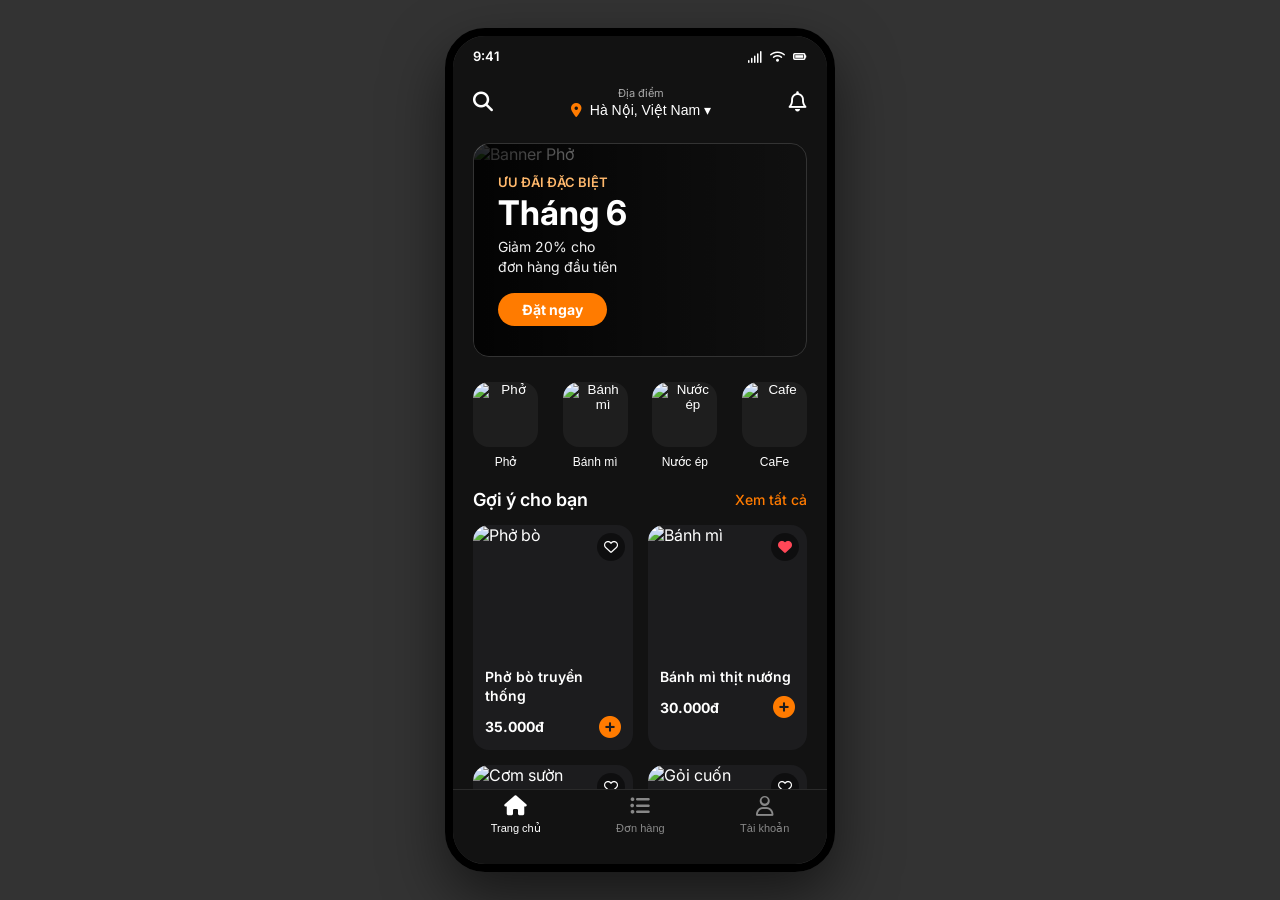
==== index.html @ 2b112d36 "v1" ====
<!DOCTYPE html>
<html lang="vi">
<head>
  <meta charset="UTF-8" />
  <meta name="viewport" content="width=device-width, initial-scale=1.0" />
  <title>Food App UI Demo</title>
  
  <link rel="preconnect" href="https://fonts.googleapis.com" />
  <link rel="preconnect" href="https://fonts.gstatic.com" crossorigin />
  <link href="https://fonts.googleapis.com/css2?family=Inter:wght@400;500;600;700&display=swap" rel="stylesheet" />
  <link rel="stylesheet" href="https://cdnjs.cloudflare.com/ajax/libs/font-awesome/6.4.0/css/all.min.css">
  
  <style>
    /* Reset & Base Styles */
    * {
        margin: 0;
        padding: 0;
        box-sizing: border-box;
    }

    body {
        font-family: 'Inter', sans-serif;
        background-color: #333; /* Giả lập nền trình duyệt tối */
        display: flex;
        justify-content: center;
        align-items: center; /* Căn giữa màn hình */
        min-height: 100vh;
    }

    /* Ẩn gạch chân của thẻ a */
    a {
        text-decoration: none;
        color: inherit;
    }

    /* App Container (Giả lập màn hình điện thoại) */
    .app-shell {
        width: 100%;
        max-width: 390px;
        height: 844px; /* Tỉ lệ iPhone */
        background-color: #121212; /* Màu nền app */
        color: #ffffff;
        position: relative;
        overflow-y: auto;
        overflow-x: hidden;
        padding-bottom: 80px; /* Nhường chỗ cho Bottom Nav */
        border-radius: 40px; /* Bo góc màn hình */
        border: 8px solid #000; /* Viền đen dày giả lập thân máy điện thoại */
        box-shadow: 0 25px 60px rgba(0,0,0,0.55);
    }

    /* Ẩn scrollbar cho mượt */
    .app-shell::-webkit-scrollbar {
        display: none;
    }

    /* --- Status Bar Giả lập --- */
    .status-bar {
        display: flex;
        justify-content: space-between;
        align-items: center;
        padding: 12px 20px;
        font-size: 13px;
        font-weight: 600;
        background-color: #121212;
    }
    .status-icons i { margin-left: 5px; font-size: 12px; }

    /* --- Top Bar --- */
    .top-bar {
        display: flex;
        justify-content: space-between;
        align-items: center;
        padding: 10px 20px 10px 20px; /* Giảm padding trên vì đã có status-bar */
        background-color: #121212;
    }

    .icon-btn {
        background: none;
        border: none;
        color: #ffffff;
        font-size: 20px;
        cursor: pointer;
    }

    .location {
        display: flex;
        flex-direction: column;
        align-items: center;
    }

    .location-label {
        font-size: 11px;
        color: #aaaaaa;
        margin-bottom: 2px;
    }

    .location-value {
        background: none;
        border: none;
        color: #ffffff;
        font-size: 14px;
        font-weight: 500;
        cursor: pointer;
    }

    /* --- Hero Card (Banner) --- */
    .hero-card {
        position: relative;
        border-radius: 16px;
        margin: 15px 20px 25px 20px;
        padding: 30px 24px;
        display: flex;
        align-items: center;
        overflow: hidden;
        min-height: 180px;
        border: 1px solid rgba(255, 255, 255, 0.14);
    }

    .hero-card::before {
        content: "";
        position: absolute;
        top: 0;
        left: 0;
        width: 100%;
        height: 100%;
        background: linear-gradient(to right, rgba(0, 0, 0, 0.85) 0%, rgba(0, 0, 0, 0.1) 100%);
        z-index: 1;
    }

    .hero-copy {
        position: relative;
        z-index: 2;
        flex: 1;
        display: flex;
        flex-direction: column;
        align-items: flex-start;
    }

    .eyebrow {
        font-size: 13px;
        color: #ffb86c;
        text-transform: uppercase;
        font-weight: 600;
        margin-bottom: 4px;
    }

    .hero-copy h1 {
        font-size: 34px;
        color: #ffffff;
        margin: 0 0 6px 0;
        font-weight: 700;
        line-height: 1.1;
    }

    .hero-copy p {
        font-size: 14px;
        color: #f0f0f0;
        margin: 0 0 16px 0;
        line-height: 1.4;
        font-weight: 400;
    }

    .primary-btn {
        background-color: #ff7b00;
        color: #ffffff;
        border: none;
        padding: 8px 24px;
        border-radius: 20px;
        font-size: 14px;
        font-weight: 700;
        cursor: pointer;
        display: inline-block;
    }

    .hero-image {
        position: absolute;
        top: 0;
        left: 0;
        width: 100%;
        height: 100%;
        z-index: 0;
        margin: 0;
    }

    .hero-image img {
        width: 100%;
        height: 100%;
        object-fit: cover;
    }

    /* --- Categories --- */
    .categories-row {
        display: flex;
        justify-content: space-between;
        padding: 0 20px 20px 20px;
    }

    .category-card {
        background: none;
        border: none;
        color: #ffffff;
        display: flex;
        flex-direction: column;
        align-items: center;
        gap: 8px;
        cursor: pointer;
    }

    .category-image {
        width: 65px;
        height: 65px;
        background-color: #1e1e1e;
        border-radius: 16px;
        overflow: hidden;
        display: flex;
        justify-content: center;
        align-items: center;
    }

    .category-image img {
        width: 100%;
        height: 100%;
        object-fit: cover;
    }

    .category-card span {
        font-size: 12px;
        font-weight: 500;
    }

    /* --- Section Header --- */
    .section-header {
        display: flex;
        justify-content: space-between;
        align-items: center;
        padding: 0 20px 15px 20px;
    }

    .section-header h2 {
        font-size: 18px;
        font-weight: 600;
    }

    .section-header a {
        font-size: 14px;
        color: #ff7b00;
        font-weight: 500;
    }

    /* --- Recommendations Grid --- */
    .recommendations {
        display: grid;
        grid-template-columns: 1fr 1fr;
        gap: 15px;
        padding: 0 20px 20px 20px;
    }

    .food-card {
        background-color: #1c1c1e;
        border-radius: 16px;
        overflow: hidden;
        position: relative;
        display: flex;
        flex-direction: column;
    }

    .food-image {
        width: 100%;
        height: 130px;
        position: relative;
    }

    .food-image img {
        width: 100%;
        height: 100%;
        object-fit: cover;
    }

    .favorite-btn {
        position: absolute;
        top: 8px;
        right: 8px;
        background: rgba(0,0,0,0.5);
        border: none;
        color: #ffffff;
        width: 28px;
        height: 28px;
        border-radius: 50%;
        display: flex;
        justify-content: center;
        align-items: center;
        cursor: pointer;
        font-size: 14px;
    }

    .favorite-btn.liked i {
        color: #ff4757;
    }

    .food-content {
        padding: 12px;
        display: flex;
        flex-direction: column;
        flex: 1;
    }

    .food-content h3 {
        font-size: 14px;
        font-weight: 600;
        margin-bottom: 10px;
        line-height: 1.4;
    }

    .food-meta {
        display: flex;
        justify-content: space-between;
        align-items: center;
        margin-top: auto;
    }

    .food-meta .price {
        font-size: 14px;
        font-weight: 700;
    }

    .add-btn {
        background: none;
        border: none;
        color: #ff7b00;
        font-size: 22px;
        cursor: pointer;
        display: flex;
        align-items: center;
        justify-content: center;
    }

    /* --- Bottom Navigation --- */
    .bottom-nav {
        position: absolute;
        bottom: 0;
        left: 0;
        width: 100%;
        height: 75px; /* Tăng chiều cao xíu cho thoải mái */
        background-color: #121212;
        display: flex;
        justify-content: space-around;
        align-items: center;
        border-top: 1px solid #2a2a2a;
        padding-bottom: 25px; /* Căn chỉnh Safe Area để không dính vào viền dưới iPhone */
        z-index: 20;
    }

    .nav-item {
        background: none;
        border: none;
        color: #888888;
        display: flex;
        flex-direction: column;
        align-items: center;
        gap: 4px;
        cursor: pointer;
        font-size: 11px;
    }

    .nav-item .nav-icon {
        font-size: 20px;
    }

    .nav-item.active {
        color: #ffffff;
    }
  </style>
</head>
<body>
  <div class="app-shell">
    
    <div class="status-bar">
      <span>9:41</span>
      <div class="status-icons">
        <i class="fa-solid fa-signal"></i>
        <i class="fa-solid fa-wifi"></i>
        <i class="fa-solid fa-battery-full"></i>
      </div>
    </div>

    <header class="top-bar">
      <button class="icon-btn search-btn" aria-label="Search">
        <i class="fa-solid fa-magnifying-glass"></i>
      </button>
      <div class="location">
        <span class="location-label">Địa điểm</span>
        <button class="location-value">
          <i class="fa-solid fa-location-dot" style="color: #ff7b00; margin-right: 4px;"></i>
          Hà Nội, Việt Nam <span class="chevron">▾</span>
        </button>
      </div>
      <button class="icon-btn bell-btn" aria-label="Notifications">
        <i class="fa-regular fa-bell"></i>
      </button>
    </header>

    <section class="hero-card">
      <div class="hero-copy">
        <span class="eyebrow">Ưu đãi đặc biệt</span>
        <h1>Tháng 6</h1>
        <p>Giảm 20% cho<br>đơn hàng đầu tiên</p>
        <a class="primary-btn" href="thanh-toan.html">Đặt ngay</a>
      </div>
      <div class="hero-image">
        <img src="https://images.unsplash.com/photo-1582878826629-29b7ad1cdc43?w=600&q=80" alt="Banner Phở">
      </div>
    </section>

    <section class="categories-row">
      <button class="category-card active">
        <div class="category-image">
            <img src="https://images.unsplash.com/photo-1582878826629-29b7ad1cdc43?w=100&q=80" alt="Phở">
        </div>
        <span>Phở</span>
      </button>
      <button class="category-card">
        <div class="category-image">
            <img src="https://images.unsplash.com/photo-1555126634-323283e090fa?w=100&q=80" alt="Bánh mì">
        </div>
        <span>Bánh mì</span>
      </button>
      <button class="category-card">
        <div class="category-image">
            <img src="https://images.unsplash.com/photo-1613478223719-2ab802602423?w=100&q=80" alt="Nước ép">
        </div>
        <span>Nước ép</span>
      </button>
      <button class="category-card">
        <div class="category-image">
            <img src="https://images.unsplash.com/photo-1497935586351-b67a49e012bf?w=100&q=80" alt="Cafe">
        </div>
        <span>CaFe</span>
      </button>
    </section>

    <section class="section-header">
      <h2>Gợi ý cho bạn</h2>
      <a href="#">Xem tất cả</a>
    </section>

    <section class="recommendations">
      <article class="food-card">
        <a href="pho-bo.html" class="food-card-link">
          <div class="food-image">
            <img src="https://images.unsplash.com/photo-1582878826629-29b7ad1cdc43?w=400&q=80" alt="Phở bò">
            <button class="favorite-btn" aria-label="Like"><i class="fa-regular fa-heart"></i></button>
          </div>
          <div class="food-content">
            <h3>Phở bò truyền thống</h3>
            <div class="food-meta">
              <span class="price">35.000đ</span>
              <button class="add-btn"><i class="fa-solid fa-circle-plus"></i></button>
            </div>
          </div>
        </a>
      </article>

      <article class="food-card">
        <a href="#" class="food-card-link">
            <div class="food-image">
              <img src="https://images.unsplash.com/photo-1555126634-323283e090fa?w=400&q=80" alt="Bánh mì">
              <button class="favorite-btn liked" aria-label="Liked"><i class="fa-solid fa-heart"></i></button>
            </div>
            <div class="food-content">
              <h3>Bánh mì thịt nướng</h3>
              <div class="food-meta">
                <span class="price">30.000đ</span>
                <button class="add-btn"><i class="fa-solid fa-circle-plus"></i></button>
              </div>
            </div>
        </a>
      </article>

      <article class="food-card">
        <a href="#" class="food-card-link">
            <div class="food-image">
              <img src="https://images.unsplash.com/photo-1617093727343-374698b1b08d?w=400&q=80" alt="Cơm sườn">
              <button class="favorite-btn" aria-label="Like"><i class="fa-regular fa-heart"></i></button>
            </div>
            <div class="food-content">
              <h3>Cơm sườn nướng</h3>
              <div class="food-meta">
                <span class="price">45.000đ</span>
                <button class="add-btn"><i class="fa-solid fa-circle-plus"></i></button>
              </div>
            </div>
        </a>
      </article>

      <article class="food-card">
        <a href="#" class="food-card-link">
            <div class="food-image">
              <img src="https://images.unsplash.com/photo-1596624535384-5f532a6fccad?w=400&q=80" alt="Gỏi cuốn">
              <button class="favorite-btn" aria-label="Like"><i class="fa-regular fa-heart"></i></button>
            </div>
            <div class="food-content">
              <h3>Gỏi cuốn tôm thịt</h3>
              <div class="food-meta">
                <span class="price">28.000đ</span>
                <button class="add-btn"><i class="fa-solid fa-circle-plus"></i></button>
              </div>
            </div>
        </a>
      </article>
    </section>

    <nav class="bottom-nav">
      <button class="nav-item active">
        <span class="nav-icon home-icon"><i class="fa-solid fa-house"></i></span>
        <span>Trang chủ</span>
      </button>
      <button class="nav-item">
        <span class="nav-icon order-icon"><i class="fa-solid fa-list-ul"></i></span>
        <span>Đơn hàng</span>
      </button>
      <button class="nav-item">
        <span class="nav-icon account-icon"><i class="fa-regular fa-user"></i></span>
        <span>Tài khoản</span>
      </button>
    </nav>
  </div>
</body>
</html>
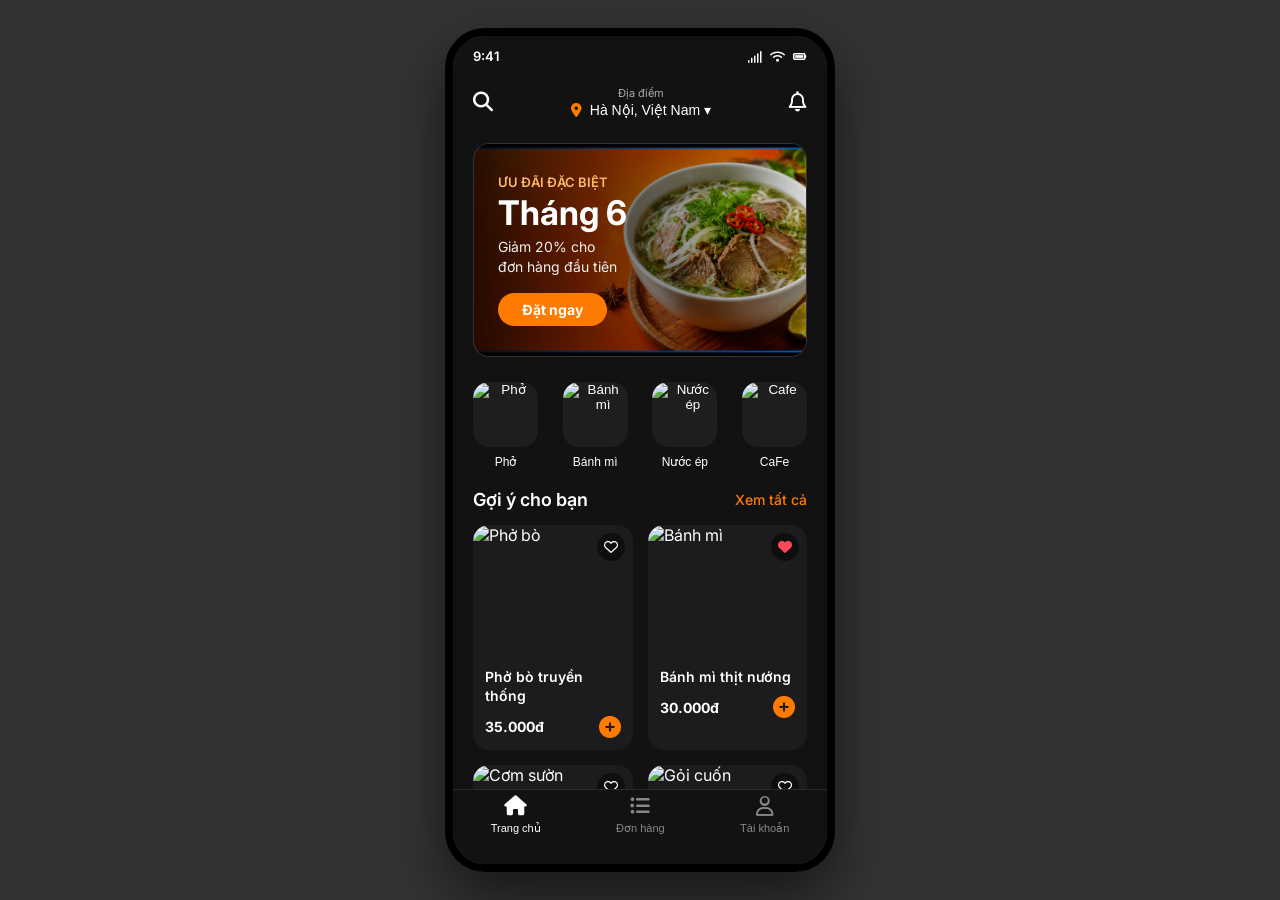
==== commit 51f46787: "v2" ====
--- a/index.html
+++ b/index.html
@@ -408,7 +408,7 @@
         <a class="primary-btn" href="thanh-toan.html">Đặt ngay</a>
       </div>
       <div class="hero-image">
-        <img src="https://images.unsplash.com/photo-1582878826629-29b7ad1cdc43?w=600&q=80" alt="Banner Phở">
+        <img src="hero.png" alt="Banner Phở">
       </div>
     </section>
 
